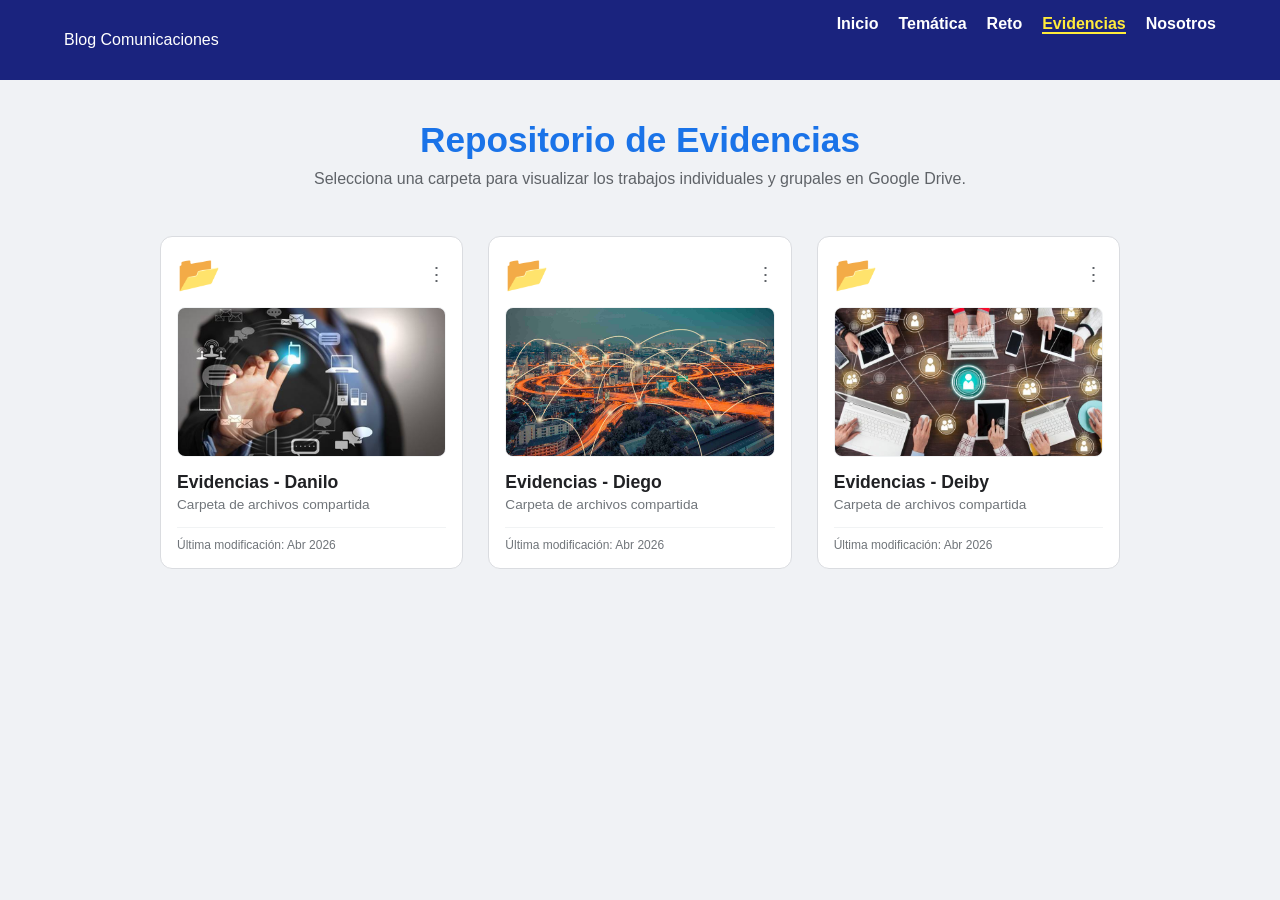
==== evidencias.html @ 627019d1 "Upload files, for comunications" ====
<!DOCTYPE html>
<html lang="es">
<head>
    <meta charset="UTF-8">
    <meta name="viewport" content="width=device-width, initial-scale=1.0">
    <title>Comunicación | Evidencias</title>
    <link rel="stylesheet" href="style/style_evidencias.css">
</head>
<body>
    <nav>
        <div class="logo">Blog Comunicaciones</div>
        <ul>
            <li><a href="index.html">Inicio</a></li>
            <li><a href="tematica.html">Temática</a></li>
            <li><a href="reto.html">Reto</a></li>
            <li><a href="evidencias.html">Evidencias</a></li>
            <li><a href="nosotros.html">Nosotros</a></li>
        </ul>
    </nav>

    <main class="container">
        <header class="section-header">
            <h1>Repositorio de Evidencias</h1>
            <p>Selecciona una carpeta para visualizar los trabajos individuales y grupales en Google Drive.</p>
        </header>

        <div class="folder-grid">
            <a href="https://drive.google.com/drive/folders/1BHZcoXuDQgnYuP9NjPmhIvUmiHdQqKEx" class="folder-card" target="_blank">
                <div class="folder-header">
                    <div class="icon-drive">📂</div>
                    <div class="options">⋮</div>
                </div>
                
                <div class="preview-box">
                    <img src="img/evidencia_danilo.jpg" alt="Vista previa Danilo">
                </div>

                <div class="folder-body">
                    <h3>Evidencias - Danilo</h3>
                    <p class="file-info">Carpeta de archivos compartida</p>
                </div>
                <div class="folder-footer">
                    <span>Última modificación: Abr 2026</span>
                </div>
            </a>

            <a href="https://drive.google.com/drive/folders/1nDBIbtYbpyiHqxWrSyJhXten1UWsTymP" class="folder-card" target="_blank">
                <div class="folder-header">
                    <div class="icon-drive">📂</div>
                    <div class="options">⋮</div>
                </div>
                
                <div class="preview-box">
                    <img src="img/evidencia_diego.jpg" alt="Vista previa Diego">
                </div>

                <div class="folder-body">
                    <h3>Evidencias - Diego</h3>
                    <p class="file-info">Carpeta de archivos compartida</p>
                </div>
                <div class="folder-footer">
                    <span>Última modificación: Abr 2026</span>
                </div>
            </a>

            <a href="https://drive.google.com/drive/folders/1NSmwTWEme2ygmf-4Oi_h9oH8BmCv-M59" class="folder-card" target="_blank">
                <div class="folder-header">
                    <div class="icon-drive">📂</div>
                    <div class="options">⋮</div>
                </div>
                
                <div class="preview-box">
                    <img src="img/evidencia_deiby.jpg" alt="Vista previa Deiby">
                </div>

                <div class="folder-body">
                    <h3>Evidencias - Deiby</h3>
                    <p class="file-info">Carpeta de archivos compartida</p>
                </div>
                <div class="folder-footer">
                    <span>Última modificación: Abr 2026</span>
                </div>
            </a>
        </div>
    </main>

    <script src="js/script.js"></script>
</body>
</html>
---- style/style_evidencias.css ----
/* Importa la base del nav y container */
@import "style.css";

.section-header {
    text-align: center;
    margin-bottom: 3rem;
    padding-top: 20px;
}

.section-header h1 {
    color: #1a73e8; /* Azul característico de Google Drive */
    font-size: 2.2rem;
    margin-bottom: 10px;
}

.section-header p {
    color: #5f6368;
}

/* Grid de carpetas */
.folder-grid {
    display: grid;
    grid-template-columns: repeat(auto-fit, minmax(280px, 1fr));
    gap: 25px;
    padding-bottom: 50px;
}

/* Tarjeta individual */
.folder-card {
    background: #ffffff;
    border: 1px solid #dadce0;
    border-radius: 12px;
    padding: 16px;
    text-decoration: none;
    color: #3c4043;
    transition: all 0.2s ease;
    display: flex;
    flex-direction: column;
}

.folder-card:hover {
    background-color: #f1f3f4;
    box-shadow: 0 4px 12px rgba(0,0,0,0.1);
    transform: translateY(-3px);
}

.folder-header {
    display: flex;
    justify-content: space-between;
    align-items: center;
    margin-bottom: 12px;
}

.icon-drive {
    font-size: 2.2rem;
    color: #5f6368;
}

.options {
    color: #5f6368;
    font-size: 1.2rem;
}

/* EL CUADRO DE IMAGEN (PREVIEW) */
.preview-box {
    width: 100%;
    height: 150px;
    background: #e8eaed; /* Gris claro si no hay imagen */
    border-radius: 8px;
    margin-bottom: 15px;
    overflow: hidden;
    display: flex;
    align-items: center;
    justify-content: center;
    border: 1px solid #f1f3f4;
}

.preview-box img {
    width: 100%;
    height: 100%;
    object-fit: cover; /* Ajusta la imagen sin deformarla */
    transition: transform 0.3s ease;
}

.folder-card:hover .preview-box img {
    transform: scale(1.05);
}

/* Texto de la carpeta */
.folder-body h3 {
    font-size: 1.1rem;
    margin-bottom: 4px;
    color: #202124;
}

.file-info {
    font-size: 0.85rem;
    color: #70757a;
}

.folder-footer {
    margin-top: 15px;
    padding-top: 10px;
    border-top: 1px solid #f1f3f4;
    font-size: 0.75rem;
    color: #70757a;
}

/* Ajuste Responsive */
@media (max-width: 600px) {
    .folder-grid {
        grid-template-columns: 1fr;
    }
}
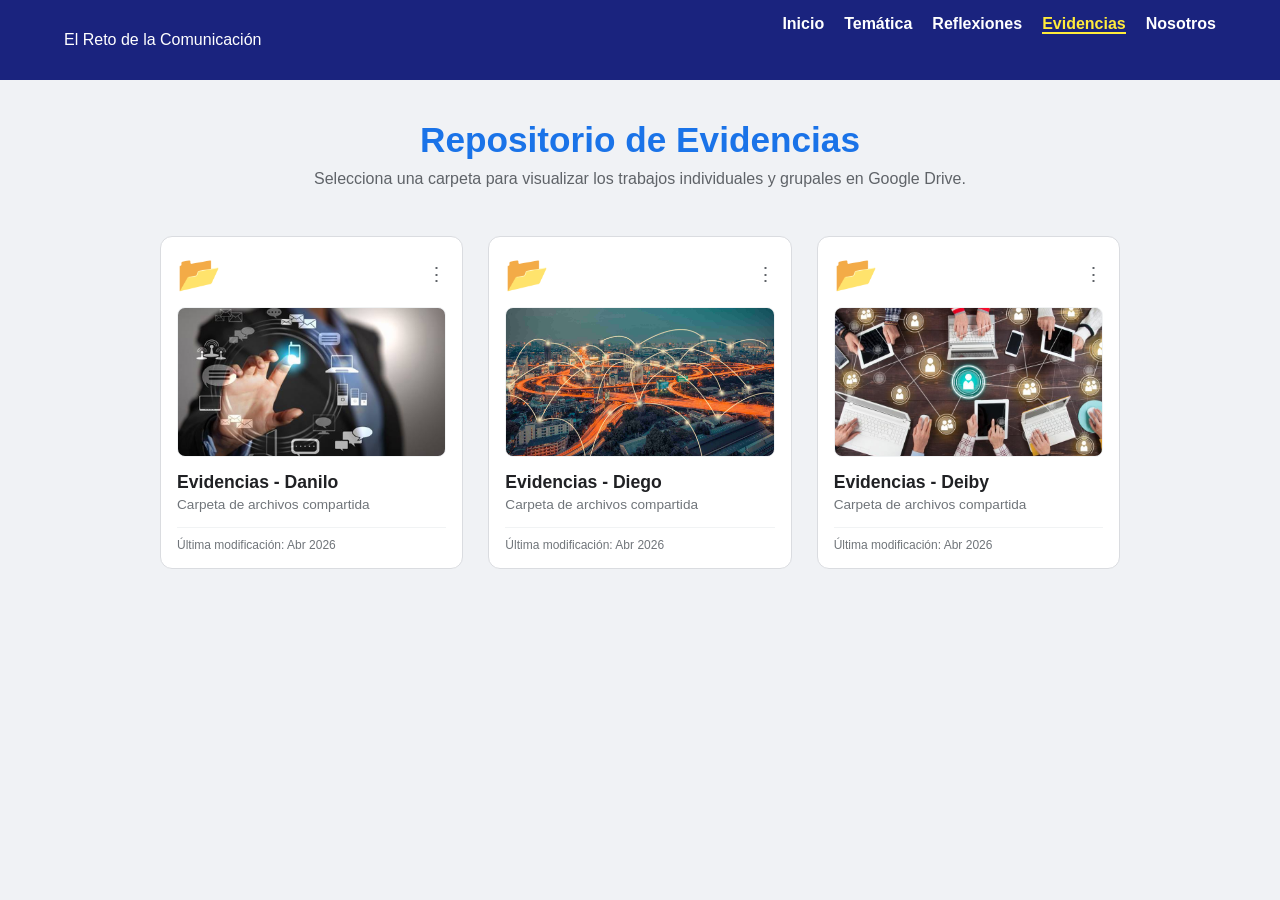
==== commit 3a16fa1e: "update data, comments of teacher in class" ====
--- a/evidencias.html
+++ b/evidencias.html
@@ -8,11 +8,11 @@
 </head>
 <body>
     <nav>
-        <div class="logo">Blog Comunicaciones</div>
+        <div class="logo">El Reto de la Comunicación</div>
         <ul>
             <li><a href="index.html">Inicio</a></li>
             <li><a href="tematica.html">Temática</a></li>
-            <li><a href="reto.html">Reto</a></li>
+            <li><a href="reflexiones.html">Reflexiones</a></li>
             <li><a href="evidencias.html">Evidencias</a></li>
             <li><a href="nosotros.html">Nosotros</a></li>
         </ul>
